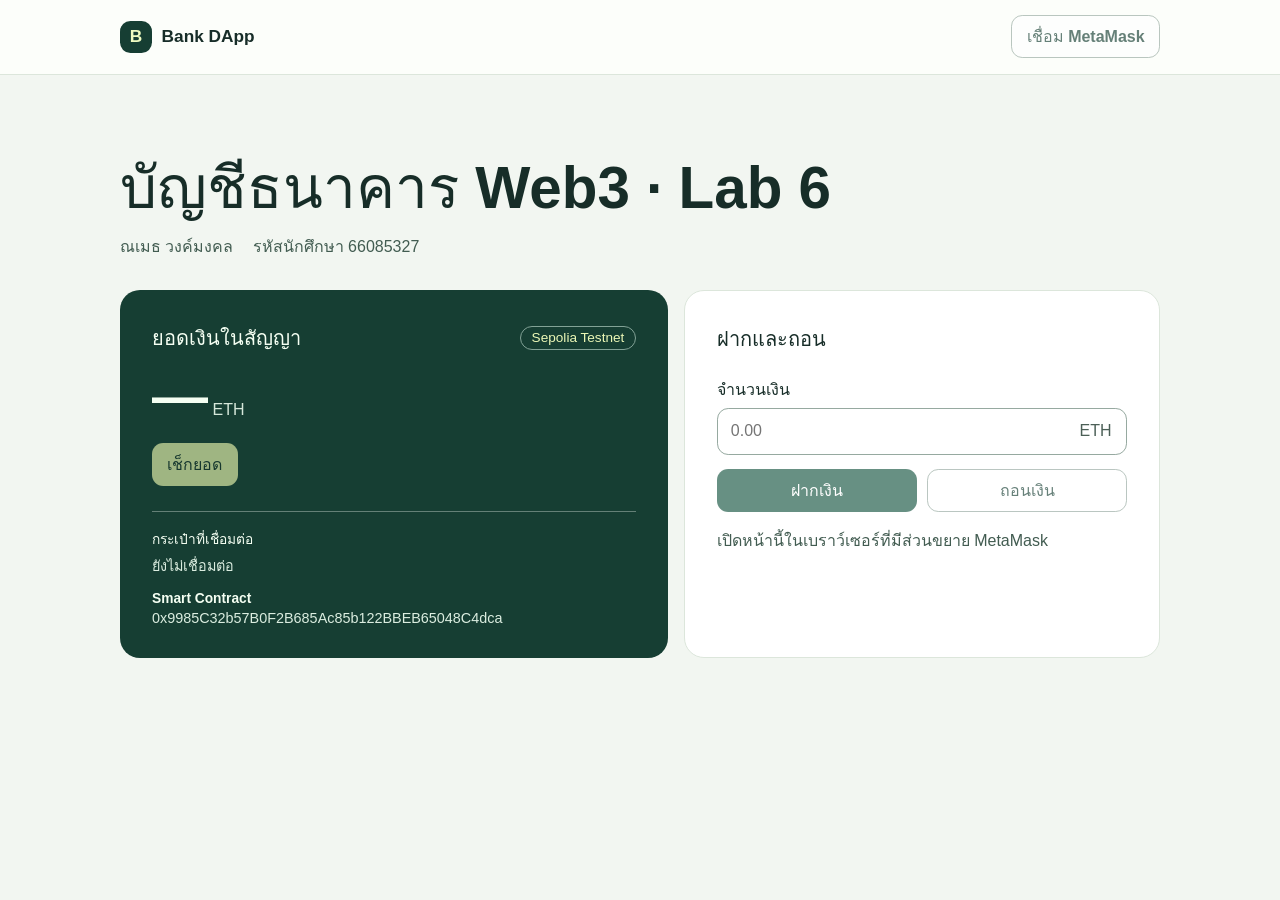
==== lab-6/index.html @ c1641f7c "Add Sepolia Bank DApps for Labs 6 and 7" ====
<!doctype html>
<html lang="th">
<head>
  <meta charset="utf-8">
  <meta name="viewport" content="width=device-width, initial-scale=1">
  <title>Bank DApp · Assignment Lab 6</title>
  <link rel="stylesheet" href="./styles.css">
</head>
<body>
  <header class="topbar">
    <div class="container header-inner">
      <strong class="brand"><span class="mark" aria-hidden="true">B</span> Bank DApp</strong>
      <button id="connect" class="button connect" type="button">เชื่อม MetaMask</button>
    </div>
  </header>

  <main class="container">
    <h1>บัญชีธนาคาร Web3 · Lab 6</h1>
    <p class="identity"><span id="student-name"></span><span id="student-id"></span></p>

    <div class="dashboard">
      <section class="balance-panel" aria-labelledby="balance-title">
        <div class="balance-heading">
          <h2 id="balance-title">ยอดเงินในสัญญา</h2>
          <span id="network" class="network"></span>
        </div>
        <p class="balance"><output id="balance" aria-live="polite">—</output> <span>ETH</span></p>
        <button id="check" class="button check" type="button" disabled>เช็กยอด</button>

        <dl class="details">
          <dt>กระเป๋าที่เชื่อมต่อ</dt><dd id="wallet">ยังไม่เชื่อมต่อ</dd>
          <dt>Smart Contract</dt><dd id="contract">ยังไม่ได้ตั้งค่า</dd>
        </dl>
      </section>

      <section class="transaction-panel" aria-labelledby="transaction-title">
        <h2 id="transaction-title">ฝากและถอน</h2>
        <label for="amount">จำนวนเงิน</label>
        <div class="amount-field">
          <input id="amount" type="text" inputmode="decimal" autocomplete="off" placeholder="0.00" disabled>
          <span>ETH</span>
        </div>
        <div class="actions">
          <button id="deposit" class="button primary" type="button" disabled>ฝากเงิน</button>
          <button id="withdraw" class="button secondary" type="button" disabled>ถอนเงิน</button>
        </div>
        <p id="status" role="status" aria-live="polite"></p>
        <a id="transaction-link" target="_blank" rel="noopener noreferrer" hidden>ดูธุรกรรมใน Explorer ↗</a>
      </section>
    </div>
  </main>
  <script type="module" src="./app.js"></script>
</body>
</html>
---- lab-6/styles.css ----
:root {
  color-scheme: light;
  font-family: "Instrument Sans", "Segoe UI", Tahoma, sans-serif;
  color: #172d28;
  background: #f2f6f1;
  font-synthesis: none;
}

* { box-sizing: border-box; }
body { margin: 0; }
button, input { font: inherit; }
button:focus-visible, a:focus-visible, input:focus-visible { outline: 3px solid #3e956d; outline-offset: 3px; }
.container { width: min(100% - 2rem, 65rem); margin-inline: auto; }
.topbar { background: #fcfefa; border-bottom: 1px solid #dce6db; }
.header-inner { min-height: 4.6rem; display: flex; gap: 1rem; align-items: center; justify-content: space-between; }
.brand { display: flex; gap: .6rem; align-items: center; font-size: 1.08rem; }
.mark { display: grid; place-items: center; width: 2rem; height: 2rem; border-radius: .65rem; background: #163e33; color: #effbc1; }
main { padding-block: clamp(2rem, 7vw, 5rem); }
h1 { margin: 0; font-size: clamp(2rem, 6vw, 3.65rem); line-height: 1.13; }
h2 { margin: 0; font-size: 1.25rem; }
.identity { display: flex; flex-wrap: wrap; gap: .3rem 1.2rem; margin: .85rem 0 1.9rem; color: #425c51; }
.dashboard { display: grid; grid-template-columns: 1.15fr 1fr; gap: 1rem; }
.balance-panel, .transaction-panel { min-width: 0; border-radius: 1.25rem; padding: clamp(1.2rem, 4vw, 2rem); }
.balance-panel { background: #163e33; color: #f5fff3; }
.balance-heading { display: flex; flex-wrap: wrap; align-items: center; justify-content: space-between; gap: .75rem; }
.network { color: #ebf7b6; border: 1px solid #82a296; border-radius: 2rem; padding: .22rem .65rem; font-size: .85rem; }
.balance { margin: .65rem 0 .85rem; overflow-wrap: anywhere; line-height: 1.16; }
.balance output { font-size: clamp(2.15rem, 6vw, 3.5rem); font-weight: 750; font-variant-numeric: tabular-nums; }
.balance span { color: #d5e7da; }
.details { border-top: 1px solid #648077; margin: 1.6rem 0 0; padding-top: 1rem; }
dt { font-weight: 650; font-size: .86rem; }
dd { margin: .25rem 0 .85rem; color: #dbede0; overflow-wrap: anywhere; font-size: .9rem; }
dd:last-child { margin-bottom: 0; }
dd a { color: inherit; }
.transaction-panel { background: white; border: 1px solid #dce6db; }
.transaction-panel label { display: block; margin: 1.4rem 0 .4rem; font-weight: 650; }
.amount-field { display: flex; align-items: center; border: 1px solid #96a9a0; border-radius: .7rem; padding-right: .9rem; color: #4c6057; }
.amount-field input { min-width: 0; flex: 1; padding: .82rem; border: 0; border-radius: inherit; background: transparent; color: inherit; }
.actions { display: grid; grid-template-columns: 1fr 1fr; gap: .65rem; margin-top: .9rem; }
.button { min-height: 2.65rem; border: 1px solid transparent; padding: .5rem .9rem; border-radius: .7rem; font-weight: 700; cursor: pointer; }
.button:disabled { cursor: default; opacity: .65; }
.button:not(:disabled):hover { filter: brightness(.9); }
.connect, .secondary { border-color: #96a9a0; background: #fff; color: #163e33; }
.primary { background: #175541; color: #fff; }
.check { background: #e9f5ad; color: #18362d; }
#status { margin: 1rem 0 .45rem; color: #425c51; overflow-wrap: anywhere; }
#status[data-error="true"] { color: #a52429; }
#transaction-link { color: #175541; font-weight: 650; }
[hidden] { display: none !important; }
@media (max-width: 42rem) { .dashboard { grid-template-columns: 1fr; } }
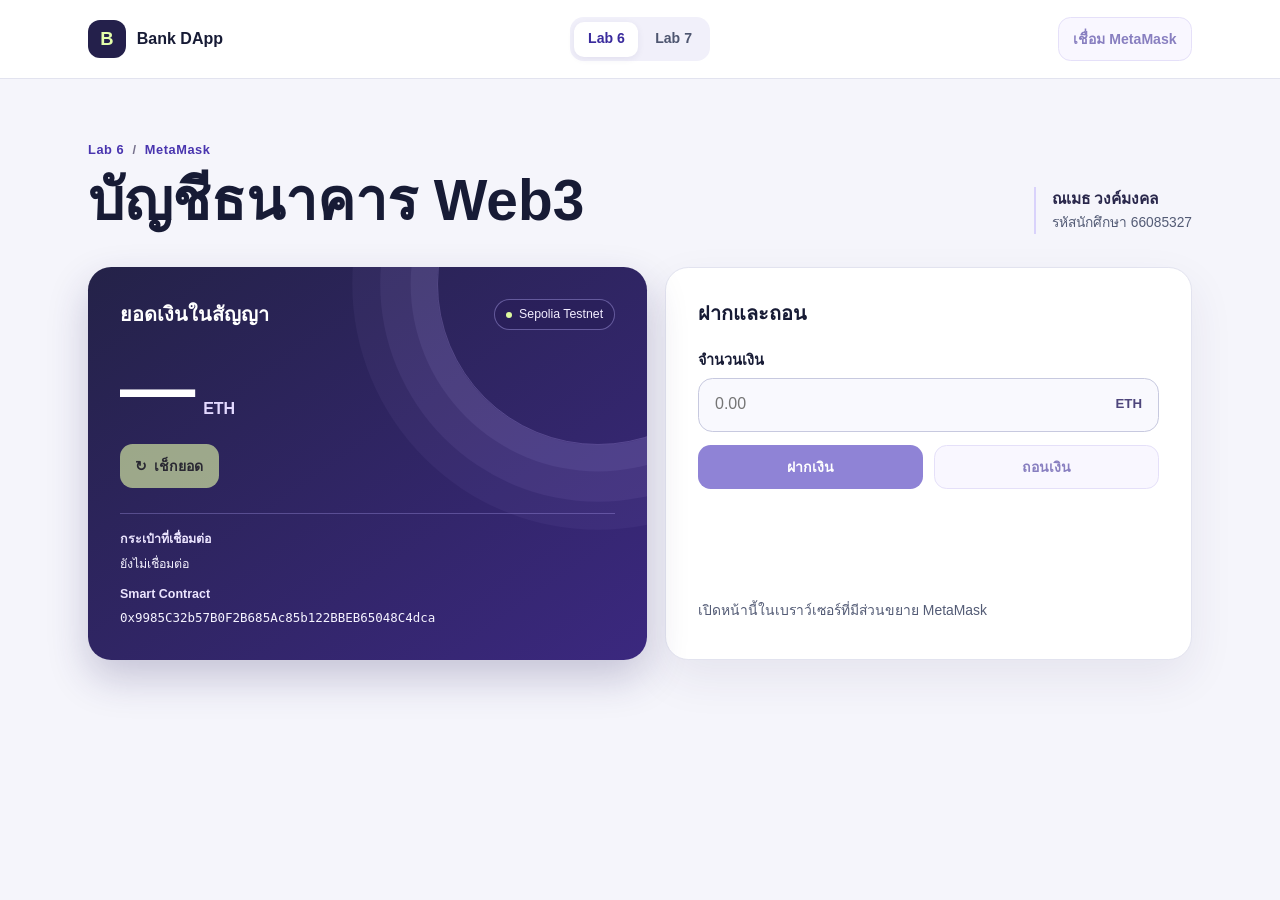
==== commit 80e345b3: "Redesign the Bank DApp dashboard for Labs 6 and 7" ====
--- a/lab-6/index.html
+++ b/lab-6/index.html
@@ -4,19 +4,31 @@
   <meta charset="utf-8">
   <meta name="viewport" content="width=device-width, initial-scale=1">
   <title>Bank DApp · Assignment Lab 6</title>
-  <link rel="stylesheet" href="./styles.css">
+  <link rel="stylesheet" href="../bank-ui.css">
 </head>
 <body>
   <header class="topbar">
     <div class="container header-inner">
-      <strong class="brand"><span class="mark" aria-hidden="true">B</span> Bank DApp</strong>
+      <a class="brand" href="../" aria-label="Bank DApp · หน้าหลัก">
+        <span class="mark" aria-hidden="true">B</span>
+        <span>Bank DApp</span>
+      </a>
+      <nav class="lab-nav" aria-label="เลือกงาน">
+        <a href="../lab-6/" aria-current="page">Lab 6</a>
+        <a href="../lab-7/">Lab 7</a>
+      </nav>
       <button id="connect" class="button connect" type="button">เชื่อม MetaMask</button>
     </div>
   </header>
 
   <main class="container">
-    <h1>บัญชีธนาคาร Web3 · Lab 6</h1>
-    <p class="identity"><span id="student-name"></span><span id="student-id"></span></p>
+    <div class="page-intro">
+      <div>
+        <p class="lab-label">Lab 6 <span aria-hidden="true">/</span> MetaMask</p>
+        <h1>บัญชีธนาคาร Web3</h1>
+      </div>
+      <p class="identity"><strong id="student-name"></strong><span id="student-id"></span></p>
+    </div>
 
     <div class="dashboard">
       <section class="balance-panel" aria-labelledby="balance-title">
@@ -25,7 +37,7 @@
           <span id="network" class="network"></span>
         </div>
         <p class="balance"><output id="balance" aria-live="polite">—</output> <span>ETH</span></p>
-        <button id="check" class="button check" type="button" disabled>เช็กยอด</button>
+        <button id="check" class="button check" type="button" disabled><span aria-hidden="true">↻</span> เช็กยอด</button>
 
         <dl class="details">
           <dt>กระเป๋าที่เชื่อมต่อ</dt><dd id="wallet">ยังไม่เชื่อมต่อ</dd>
@@ -44,8 +56,10 @@
           <button id="deposit" class="button primary" type="button" disabled>ฝากเงิน</button>
           <button id="withdraw" class="button secondary" type="button" disabled>ถอนเงิน</button>
         </div>
-        <p id="status" role="status" aria-live="polite"></p>
-        <a id="transaction-link" target="_blank" rel="noopener noreferrer" hidden>ดูธุรกรรมใน Explorer ↗</a>
+        <div class="transaction-feedback">
+          <p id="status" role="status" aria-live="polite"></p>
+          <a id="transaction-link" target="_blank" rel="noopener noreferrer" hidden>ดูธุรกรรมใน Explorer ↗</a>
+        </div>
       </section>
     </div>
   </main>
--- a/bank-ui.css
+++ b/bank-ui.css
@@ -0,0 +1,102 @@
+:root {
+  color-scheme: light;
+  font-family: "Inter", "Segoe UI", Tahoma, sans-serif;
+  color: #171b35;
+  background: #f5f5fb;
+  --muted: #535b75;
+  --line: #e2e3ef;
+  --accent: #4b38bd;
+  --accent-hover: #38279b;
+  --paper: #fff;
+  --radius: 1.45rem;
+  --shadow: 0 18px 45px #2d275914;
+}
+
+* { box-sizing: border-box; }
+body { margin: 0; min-width: 0; line-height: 1.55; }
+button, input { font: inherit; }
+button, a { -webkit-tap-highlight-color: transparent; }
+button:focus-visible, a:focus-visible, input:focus-visible { outline: 3px solid #7959f4; outline-offset: 3px; }
+[hidden] { display: none !important; }
+
+.container { width: min(100% - 2.5rem, 69rem); margin-inline: auto; }
+.topbar { background: var(--paper); border-bottom: 1px solid var(--line); }
+.header-inner { min-height: 4.9rem; display: grid; grid-template-columns: 1fr auto 1fr; align-items: center; gap: 1rem; }
+.brand { display: inline-flex; width: fit-content; align-items: center; gap: .7rem; color: #171b35; text-decoration: none; font-weight: 800; }
+.mark { display: grid; place-items: center; width: 2.35rem; height: 2.35rem; border-radius: .75rem; background: #24204b; color: #e5ffab; font-size: 1.15rem; }
+.lab-nav { display: flex; gap: .2rem; padding: .26rem; background: #f1f0fa; border-radius: .85rem; }
+.lab-nav a { padding: .42rem .85rem; border-radius: .62rem; color: #4e5670; text-decoration: none; white-space: nowrap; font-size: .88rem; font-weight: 700; }
+.lab-nav a:hover { background: #e6e1fa; }
+.lab-nav a[aria-current="page"] { background: var(--paper); color: #3a2b9d; box-shadow: 0 2px 7px #31256014; }
+.connect { justify-self: end; }
+
+main { padding-block: clamp(1.8rem, 5vw, 3.8rem) 3rem; }
+.page-intro { display: flex; justify-content: space-between; align-items: end; gap: 1.2rem; margin-bottom: clamp(1.25rem, 4vw, 2.1rem); }
+.lab-label { margin: 0 0 .42rem; color: #4935af; font-size: .8rem; font-weight: 750; letter-spacing: .045em; }
+.lab-label span { margin-inline: .25rem; color: #76718c; }
+h1 { margin: 0; font-size: clamp(1.9rem, 5.5vw, 3.55rem); font-weight: 800; line-height: 1.18; }
+h2 { margin: 0; font-size: 1.24rem; line-height: 1.35; }
+.identity { display: grid; gap: .08rem; margin: 0; padding-left: 1rem; border-left: 2px solid #d9d2fb; color: var(--muted); font-size: .86rem; }
+.identity strong { color: #29274b; font-size: .97rem; }
+
+.dashboard { display: grid; grid-template-columns: 1.06fr 1fr; gap: 1.15rem; align-items: stretch; }
+.balance-panel, .transaction-panel, .infura-panel { min-width: 0; border-radius: var(--radius); padding: clamp(1.15rem, 3vw, 2rem); }
+.balance-panel { position: relative; isolation: isolate; overflow: hidden; background: linear-gradient(145deg, #242248, #3b287f); color: #fff; box-shadow: 0 18px 40px #2c24643b; }
+.balance-panel::before { content: ""; position: absolute; z-index: -1; top: -9rem; right: -7rem; width: 20rem; aspect-ratio: 1; border: 1px solid #c2affc40; border-radius: 50%; box-shadow: 0 0 0 1.65rem #c2affc15, 0 0 0 3.55rem #c2affc12, 0 0 0 5.3rem #c2affc0d; pointer-events: none; }
+.balance-heading { display: flex; align-items: center; justify-content: space-between; flex-wrap: wrap; gap: .65rem; }
+.network { display: inline-flex; align-items: center; gap: .45rem; border: 1px solid #bdb3ff65; border-radius: 2rem; padding: .31rem .66rem; color: #f2edff; background: #291e58a6; font-size: .77rem; white-space: nowrap; }
+.network::before { content: ""; width: .38rem; height: .38rem; border-radius: 50%; background: #ddfa9f; }
+.balance { margin: 1rem 0 .85rem; overflow-wrap: anywhere; line-height: 1.12; }
+.balance output { font-size: clamp(2.7rem, 7vw, 4.7rem); font-weight: 800; font-variant-numeric: tabular-nums; }
+.balance > span { margin-left: .22rem; color: #e3d9ff; font-weight: 700; }
+.details { display: grid; gap: .27rem; margin: 1.55rem 0 0; padding-top: 1rem; border-top: 1px solid #b8abff4d; }
+.details dt { font-size: .78rem; font-weight: 700; color: #ece5ff; }
+.details dd { margin: 0 0 .47rem; overflow-wrap: anywhere; color: #f5f3ff; font-family: "IBM Plex Mono", Consolas, monospace; font-size: .78rem; }
+.details dd:last-child { margin-bottom: 0; }
+
+.transaction-panel, .infura-panel { background: var(--paper); border: 1px solid var(--line); box-shadow: var(--shadow); }
+.transaction-panel { display: flex; flex-direction: column; }
+.transaction-note { margin: .5rem 0 0; color: var(--muted); font-size: .88rem; }
+label { display: block; font-weight: 700; font-size: .9rem; }
+.transaction-panel label { margin: 1.35rem 0 .42rem; }
+.amount-field { display: flex; align-items: center; border: 1px solid #c7c9df; border-radius: .9rem; background: #f9f9fe; }
+.amount-field input { width: 100%; min-width: 0; padding: .85rem 1rem; background: transparent; color: #171b35; border: 0; border-radius: inherit; font-variant-numeric: tabular-nums; }
+.amount-field span { margin-right: 1rem; color: #4e467c; font-size: .83rem; font-weight: 750; }
+.actions { display: grid; grid-template-columns: repeat(2, minmax(0, 1fr)); gap: .65rem; margin: .85rem 0 0; }
+.button { min-height: 2.75rem; border: 1px solid transparent; border-radius: .79rem; padding: .55rem .9rem; font-weight: 750; font-size: .88rem; line-height: 1.35; cursor: pointer; }
+.button:disabled { cursor: default; opacity: .62; }
+.connect, .secondary { background: #f6f3ff; border-color: #d6cef6; color: #40319b; }
+.connect:not(:disabled):hover, .secondary:not(:disabled):hover { background: #ebe5ff; border-color: #baacef; }
+.primary { background: var(--accent); color: #fff; }
+.primary:not(:disabled):hover { background: var(--accent-hover); }
+.check { background: #e3faa9; color: #292c1b; }
+.check:not(:disabled):hover { background: #f0ffc9; }
+.check span { margin-right: .2rem; }
+.transaction-feedback { min-width: 0; margin-top: auto; padding-top: 1rem; }
+#status { color: var(--muted); overflow-wrap: anywhere; margin: 0 0 .35rem; font-size: .87rem; }
+#status[data-error="true"], #infura-status[data-error="true"], #lookup-result[data-error="true"] { color: #a32435; }
+#transaction-link { color: #4432ad; font-size: .86rem; font-weight: 750; text-underline-offset: .21em; }
+
+.infura-panel { margin-bottom: 1.15rem; }
+.infura-grid { display: grid; grid-template-columns: repeat(2, minmax(0, 1fr)); gap: 1.05rem 1.25rem; margin-top: .95rem; }
+.balance-lookup { border-left: 1px solid var(--line); padding-left: 1.25rem; }
+.infura-input { display: flex; gap: .5rem; margin-top: .38rem; }
+.infura-input input { flex: 1; min-width: 0; width: 100%; padding: .65rem .8rem; border: 1px solid #c7c9df; border-radius: .75rem; color: #171b35; background: #f9f9fe; font-size: .89rem; }
+.infura-input .button { flex-shrink: 0; }
+#infura-status, #lookup-result { margin: .5rem 0 0; font-size: .82rem; color: var(--muted); overflow-wrap: anywhere; }
+
+@media (max-width: 48rem) {
+  .container { width: calc(100% - 2rem); }
+  .dashboard, .infura-grid { grid-template-columns: 1fr; }
+  .balance-lookup { border-left: 0; border-top: 1px solid var(--line); padding: .9rem 0 0; }
+}
+
+@media (max-width: 34rem) {
+  .header-inner { grid-template-columns: minmax(0, 1fr) auto; gap: .55rem; padding-block: .65rem; }
+  .lab-nav { grid-row: 2; grid-column: 1 / -1; justify-self: start; }
+  .connect { grid-row: 1; grid-column: 2; }
+  .page-intro { align-items: start; flex-direction: column; gap: .7rem; }
+  .identity { display: flex; flex-wrap: wrap; align-items: baseline; gap: .2rem .75rem; padding-left: 0; border: 0; }
+  .infura-input { flex-wrap: wrap; }
+  .infura-input input { flex-basis: 100%; }
+}
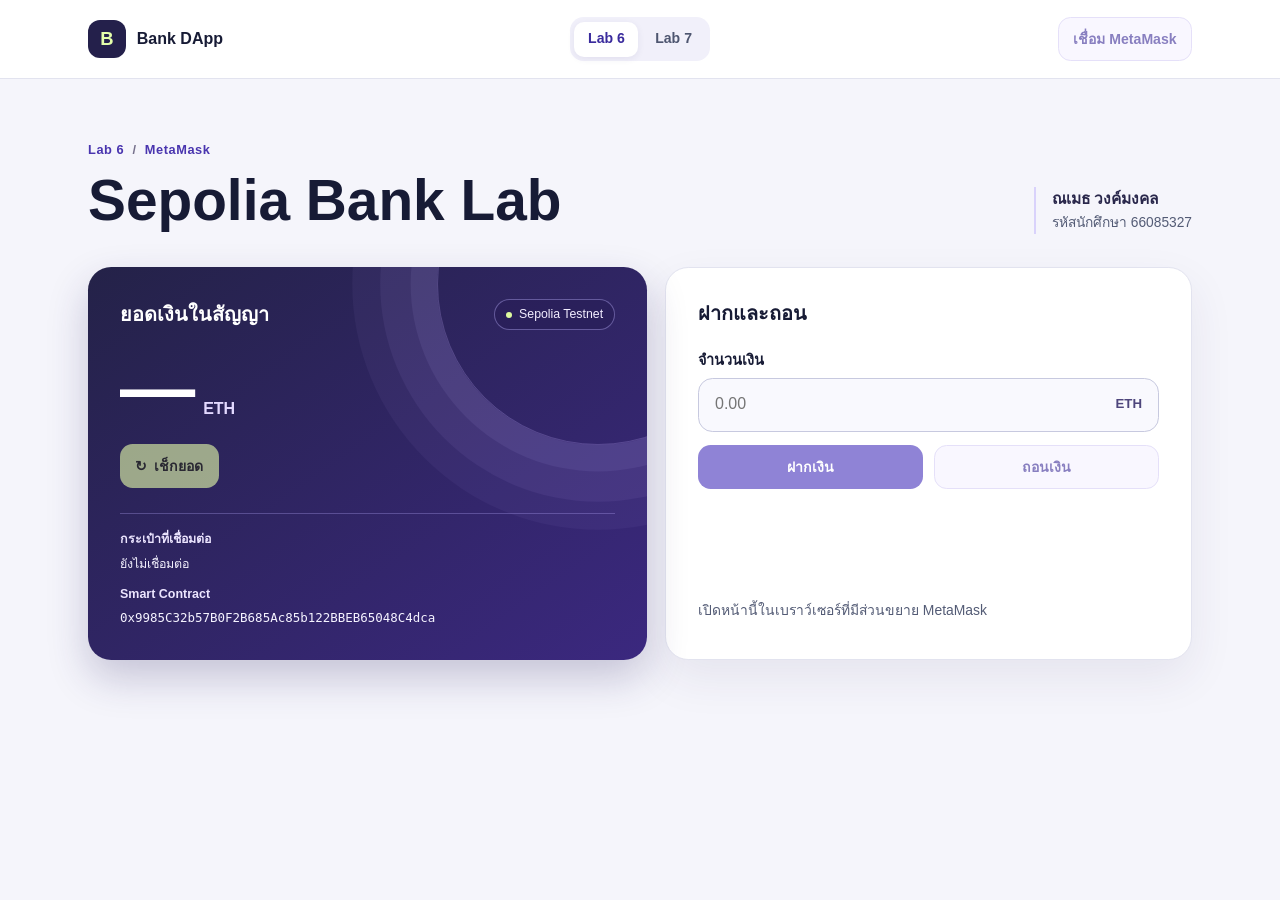
==== commit 7b2b71e2: "Name both assignment pages Sepolia Bank Lab" ====
--- a/lab-6/index.html
+++ b/lab-6/index.html
@@ -3,7 +3,7 @@
 <head>
   <meta charset="utf-8">
   <meta name="viewport" content="width=device-width, initial-scale=1">
-  <title>Bank DApp · Assignment Lab 6</title>
+  <title>Sepolia Bank Lab · Lab 6</title>
   <link rel="stylesheet" href="../bank-ui.css">
 </head>
 <body>
@@ -25,7 +25,7 @@
     <div class="page-intro">
       <div>
         <p class="lab-label">Lab 6 <span aria-hidden="true">/</span> MetaMask</p>
-        <h1>บัญชีธนาคาร Web3</h1>
+        <h1>Sepolia Bank Lab</h1>
       </div>
       <p class="identity"><strong id="student-name"></strong><span id="student-id"></span></p>
     </div>
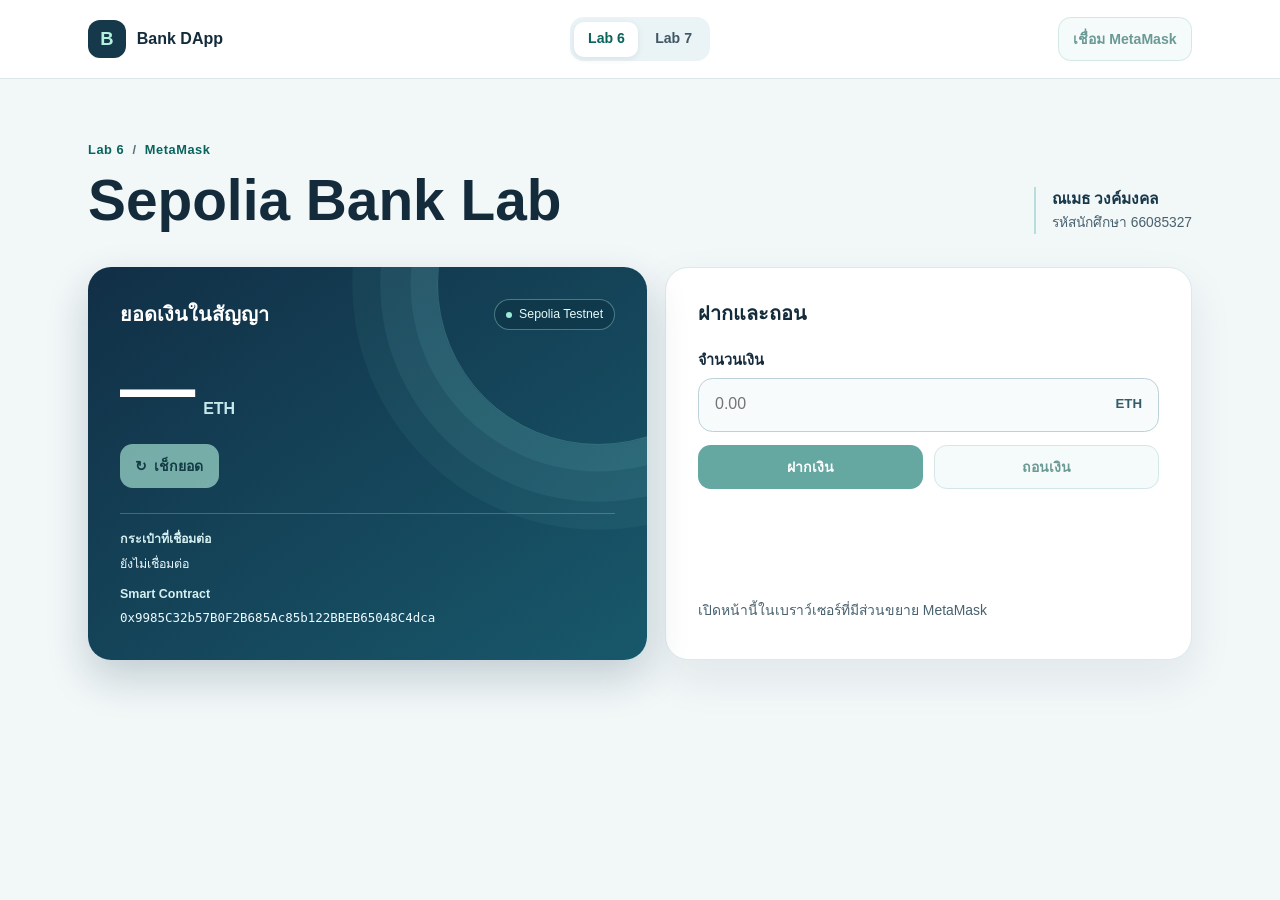
==== commit cbf00668: "Add wallet disconnect and refresh Bank Lab colors" ====
--- a/lab-6/index.html
+++ b/lab-6/index.html
@@ -4,7 +4,7 @@
   <meta charset="utf-8">
   <meta name="viewport" content="width=device-width, initial-scale=1">
   <title>Sepolia Bank Lab · Lab 6</title>
-  <link rel="stylesheet" href="../bank-ui.css">
+  <link rel="stylesheet" href="../bank-ui.css?v=2">
 </head>
 <body>
   <header class="topbar">
@@ -17,7 +17,10 @@
         <a href="../lab-6/" aria-current="page">Lab 6</a>
         <a href="../lab-7/">Lab 7</a>
       </nav>
-      <button id="connect" class="button connect" type="button">เชื่อม MetaMask</button>
+      <div class="wallet-actions">
+        <button id="connect" class="button connect" type="button">เชื่อม MetaMask</button>
+        <button id="disconnect-wallet" class="button secondary" type="button" hidden>ตัดการเชื่อมต่อ</button>
+      </div>
     </div>
   </header>
 
@@ -63,6 +66,6 @@
       </section>
     </div>
   </main>
-  <script type="module" src="./app.js"></script>
+  <script type="module" src="./app.js?v=2"></script>
 </body>
 </html>
--- a/bank-ui.css
+++ b/bank-ui.css
@@ -1,57 +1,57 @@
 :root {
   color-scheme: light;
   font-family: "Inter", "Segoe UI", Tahoma, sans-serif;
-  color: #171b35;
-  background: #f5f5fb;
-  --muted: #535b75;
-  --line: #e2e3ef;
-  --accent: #4b38bd;
-  --accent-hover: #38279b;
+  color: #132b3b;
+  background: #f2f7f8;
+  --muted: #48616e;
+  --line: #dce8ec;
+  --accent: #087369;
+  --accent-hover: #06564f;
   --paper: #fff;
   --radius: 1.45rem;
-  --shadow: 0 18px 45px #2d275914;
+  --shadow: 0 18px 45px #17384d14;
 }
 
 * { box-sizing: border-box; }
 body { margin: 0; min-width: 0; line-height: 1.55; }
 button, input { font: inherit; }
 button, a { -webkit-tap-highlight-color: transparent; }
-button:focus-visible, a:focus-visible, input:focus-visible { outline: 3px solid #7959f4; outline-offset: 3px; }
+button:focus-visible, a:focus-visible, input:focus-visible { outline: 3px solid #138379; outline-offset: 3px; }
 [hidden] { display: none !important; }
 
 .container { width: min(100% - 2.5rem, 69rem); margin-inline: auto; }
 .topbar { background: var(--paper); border-bottom: 1px solid var(--line); }
 .header-inner { min-height: 4.9rem; display: grid; grid-template-columns: 1fr auto 1fr; align-items: center; gap: 1rem; }
-.brand { display: inline-flex; width: fit-content; align-items: center; gap: .7rem; color: #171b35; text-decoration: none; font-weight: 800; }
-.mark { display: grid; place-items: center; width: 2.35rem; height: 2.35rem; border-radius: .75rem; background: #24204b; color: #e5ffab; font-size: 1.15rem; }
-.lab-nav { display: flex; gap: .2rem; padding: .26rem; background: #f1f0fa; border-radius: .85rem; }
-.lab-nav a { padding: .42rem .85rem; border-radius: .62rem; color: #4e5670; text-decoration: none; white-space: nowrap; font-size: .88rem; font-weight: 700; }
-.lab-nav a:hover { background: #e6e1fa; }
-.lab-nav a[aria-current="page"] { background: var(--paper); color: #3a2b9d; box-shadow: 0 2px 7px #31256014; }
-.connect { justify-self: end; }
+.brand { display: inline-flex; width: fit-content; align-items: center; gap: .7rem; color: #132b3b; text-decoration: none; font-weight: 800; }
+.mark { display: grid; place-items: center; width: 2.35rem; height: 2.35rem; border-radius: .75rem; background: #15384a; color: #b3f2df; font-size: 1.15rem; }
+.lab-nav { display: flex; gap: .2rem; padding: .26rem; background: #eaf3f5; border-radius: .85rem; }
+.lab-nav a { padding: .42rem .85rem; border-radius: .62rem; color: #405864; text-decoration: none; white-space: nowrap; font-size: .88rem; font-weight: 700; }
+.lab-nav a:hover { background: #dcecef; }
+.lab-nav a[aria-current="page"] { background: var(--paper); color: #09645c; box-shadow: 0 2px 7px #17384d14; }
+.wallet-actions { justify-self: end; display: flex; flex-wrap: wrap; justify-content: flex-end; gap: .45rem; }
 
 main { padding-block: clamp(1.8rem, 5vw, 3.8rem) 3rem; }
 .page-intro { display: flex; justify-content: space-between; align-items: end; gap: 1.2rem; margin-bottom: clamp(1.25rem, 4vw, 2.1rem); }
-.lab-label { margin: 0 0 .42rem; color: #4935af; font-size: .8rem; font-weight: 750; letter-spacing: .045em; }
-.lab-label span { margin-inline: .25rem; color: #76718c; }
+.lab-label { margin: 0 0 .42rem; color: #09645c; font-size: .8rem; font-weight: 750; letter-spacing: .045em; }
+.lab-label span { margin-inline: .25rem; color: #58717c; }
 h1 { margin: 0; font-size: clamp(1.9rem, 5.5vw, 3.55rem); font-weight: 800; line-height: 1.18; }
 h2 { margin: 0; font-size: 1.24rem; line-height: 1.35; }
-.identity { display: grid; gap: .08rem; margin: 0; padding-left: 1rem; border-left: 2px solid #d9d2fb; color: var(--muted); font-size: .86rem; }
-.identity strong { color: #29274b; font-size: .97rem; }
+.identity { display: grid; gap: .08rem; margin: 0; padding-left: 1rem; border-left: 2px solid #b8dedc; color: var(--muted); font-size: .86rem; }
+.identity strong { color: #17384a; font-size: .97rem; }
 
 .dashboard { display: grid; grid-template-columns: 1.06fr 1fr; gap: 1.15rem; align-items: stretch; }
 .balance-panel, .transaction-panel, .infura-panel { min-width: 0; border-radius: var(--radius); padding: clamp(1.15rem, 3vw, 2rem); }
-.balance-panel { position: relative; isolation: isolate; overflow: hidden; background: linear-gradient(145deg, #242248, #3b287f); color: #fff; box-shadow: 0 18px 40px #2c24643b; }
-.balance-panel::before { content: ""; position: absolute; z-index: -1; top: -9rem; right: -7rem; width: 20rem; aspect-ratio: 1; border: 1px solid #c2affc40; border-radius: 50%; box-shadow: 0 0 0 1.65rem #c2affc15, 0 0 0 3.55rem #c2affc12, 0 0 0 5.3rem #c2affc0d; pointer-events: none; }
+.balance-panel { position: relative; isolation: isolate; overflow: hidden; background: linear-gradient(145deg, #112f46, #18586b); color: #fff; box-shadow: 0 18px 40px #15394a36; }
+.balance-panel::before { content: ""; position: absolute; z-index: -1; top: -9rem; right: -7rem; width: 20rem; aspect-ratio: 1; border: 1px solid #8bdcdb40; border-radius: 50%; box-shadow: 0 0 0 1.65rem #8bdcdb15, 0 0 0 3.55rem #8bdcdb12, 0 0 0 5.3rem #8bdcdb0d; pointer-events: none; }
 .balance-heading { display: flex; align-items: center; justify-content: space-between; flex-wrap: wrap; gap: .65rem; }
-.network { display: inline-flex; align-items: center; gap: .45rem; border: 1px solid #bdb3ff65; border-radius: 2rem; padding: .31rem .66rem; color: #f2edff; background: #291e58a6; font-size: .77rem; white-space: nowrap; }
-.network::before { content: ""; width: .38rem; height: .38rem; border-radius: 50%; background: #ddfa9f; }
+.network { display: inline-flex; align-items: center; gap: .45rem; border: 1px solid #a0e0dd65; border-radius: 2rem; padding: .31rem .66rem; color: #e6fbf9; background: #0d3546a6; font-size: .77rem; white-space: nowrap; }
+.network::before { content: ""; width: .38rem; height: .38rem; border-radius: 50%; background: #9aecd6; }
 .balance { margin: 1rem 0 .85rem; overflow-wrap: anywhere; line-height: 1.12; }
 .balance output { font-size: clamp(2.7rem, 7vw, 4.7rem); font-weight: 800; font-variant-numeric: tabular-nums; }
-.balance > span { margin-left: .22rem; color: #e3d9ff; font-weight: 700; }
-.details { display: grid; gap: .27rem; margin: 1.55rem 0 0; padding-top: 1rem; border-top: 1px solid #b8abff4d; }
-.details dt { font-size: .78rem; font-weight: 700; color: #ece5ff; }
-.details dd { margin: 0 0 .47rem; overflow-wrap: anywhere; color: #f5f3ff; font-family: "IBM Plex Mono", Consolas, monospace; font-size: .78rem; }
+.balance > span { margin-left: .22rem; color: #c5e8ec; font-weight: 700; }
+.details { display: grid; gap: .27rem; margin: 1.55rem 0 0; padding-top: 1rem; border-top: 1px solid #95d6df4d; }
+.details dt { font-size: .78rem; font-weight: 700; color: #d5f0f1; }
+.details dd { margin: 0 0 .47rem; overflow-wrap: anywhere; color: #edfaff; font-family: "IBM Plex Mono", Consolas, monospace; font-size: .78rem; }
 .details dd:last-child { margin-bottom: 0; }
 
 .transaction-panel, .infura-panel { background: var(--paper); border: 1px solid var(--line); box-shadow: var(--shadow); }
@@ -59,29 +59,29 @@
 .transaction-note { margin: .5rem 0 0; color: var(--muted); font-size: .88rem; }
 label { display: block; font-weight: 700; font-size: .9rem; }
 .transaction-panel label { margin: 1.35rem 0 .42rem; }
-.amount-field { display: flex; align-items: center; border: 1px solid #c7c9df; border-radius: .9rem; background: #f9f9fe; }
-.amount-field input { width: 100%; min-width: 0; padding: .85rem 1rem; background: transparent; color: #171b35; border: 0; border-radius: inherit; font-variant-numeric: tabular-nums; }
-.amount-field span { margin-right: 1rem; color: #4e467c; font-size: .83rem; font-weight: 750; }
+.amount-field { display: flex; align-items: center; border: 1px solid #bdd1d8; border-radius: .9rem; background: #f7fbfc; }
+.amount-field input { width: 100%; min-width: 0; padding: .85rem 1rem; background: transparent; color: #132b3b; border: 0; border-radius: inherit; font-variant-numeric: tabular-nums; }
+.amount-field span { margin-right: 1rem; color: #355c68; font-size: .83rem; font-weight: 750; }
 .actions { display: grid; grid-template-columns: repeat(2, minmax(0, 1fr)); gap: .65rem; margin: .85rem 0 0; }
 .button { min-height: 2.75rem; border: 1px solid transparent; border-radius: .79rem; padding: .55rem .9rem; font-weight: 750; font-size: .88rem; line-height: 1.35; cursor: pointer; }
 .button:disabled { cursor: default; opacity: .62; }
-.connect, .secondary { background: #f6f3ff; border-color: #d6cef6; color: #40319b; }
-.connect:not(:disabled):hover, .secondary:not(:disabled):hover { background: #ebe5ff; border-color: #baacef; }
+.connect, .secondary { background: #eff8f7; border-color: #b9dad7; color: #125d56; }
+.connect:not(:disabled):hover, .secondary:not(:disabled):hover { background: #e0f1ef; border-color: #9ecdc8; }
 .primary { background: var(--accent); color: #fff; }
 .primary:not(:disabled):hover { background: var(--accent-hover); }
-.check { background: #e3faa9; color: #292c1b; }
-.check:not(:disabled):hover { background: #f0ffc9; }
+.check { background: #b3f2df; color: #143b3d; }
+.check:not(:disabled):hover { background: #cbf9ea; }
 .check span { margin-right: .2rem; }
 .transaction-feedback { min-width: 0; margin-top: auto; padding-top: 1rem; }
 #status { color: var(--muted); overflow-wrap: anywhere; margin: 0 0 .35rem; font-size: .87rem; }
 #status[data-error="true"], #infura-status[data-error="true"], #lookup-result[data-error="true"] { color: #a32435; }
-#transaction-link { color: #4432ad; font-size: .86rem; font-weight: 750; text-underline-offset: .21em; }
+#transaction-link { color: #09645c; font-size: .86rem; font-weight: 750; text-underline-offset: .21em; }
 
 .infura-panel { margin-bottom: 1.15rem; }
 .infura-grid { display: grid; grid-template-columns: repeat(2, minmax(0, 1fr)); gap: 1.05rem 1.25rem; margin-top: .95rem; }
 .balance-lookup { border-left: 1px solid var(--line); padding-left: 1.25rem; }
 .infura-input { display: flex; gap: .5rem; margin-top: .38rem; }
-.infura-input input { flex: 1; min-width: 0; width: 100%; padding: .65rem .8rem; border: 1px solid #c7c9df; border-radius: .75rem; color: #171b35; background: #f9f9fe; font-size: .89rem; }
+.infura-input input { flex: 1; min-width: 0; width: 100%; padding: .65rem .8rem; border: 1px solid #bdd1d8; border-radius: .75rem; color: #132b3b; background: #f7fbfc; font-size: .89rem; }
 .infura-input .button { flex-shrink: 0; }
 #infura-status, #lookup-result { margin: .5rem 0 0; font-size: .82rem; color: var(--muted); overflow-wrap: anywhere; }
 
@@ -94,7 +94,7 @@
 @media (max-width: 34rem) {
   .header-inner { grid-template-columns: minmax(0, 1fr) auto; gap: .55rem; padding-block: .65rem; }
   .lab-nav { grid-row: 2; grid-column: 1 / -1; justify-self: start; }
-  .connect { grid-row: 1; grid-column: 2; }
+  .wallet-actions { grid-row: 1; grid-column: 2; max-width: 10.5rem; }
   .page-intro { align-items: start; flex-direction: column; gap: .7rem; }
   .identity { display: flex; flex-wrap: wrap; align-items: baseline; gap: .2rem .75rem; padding-left: 0; border: 0; }
   .infura-input { flex-wrap: wrap; }
